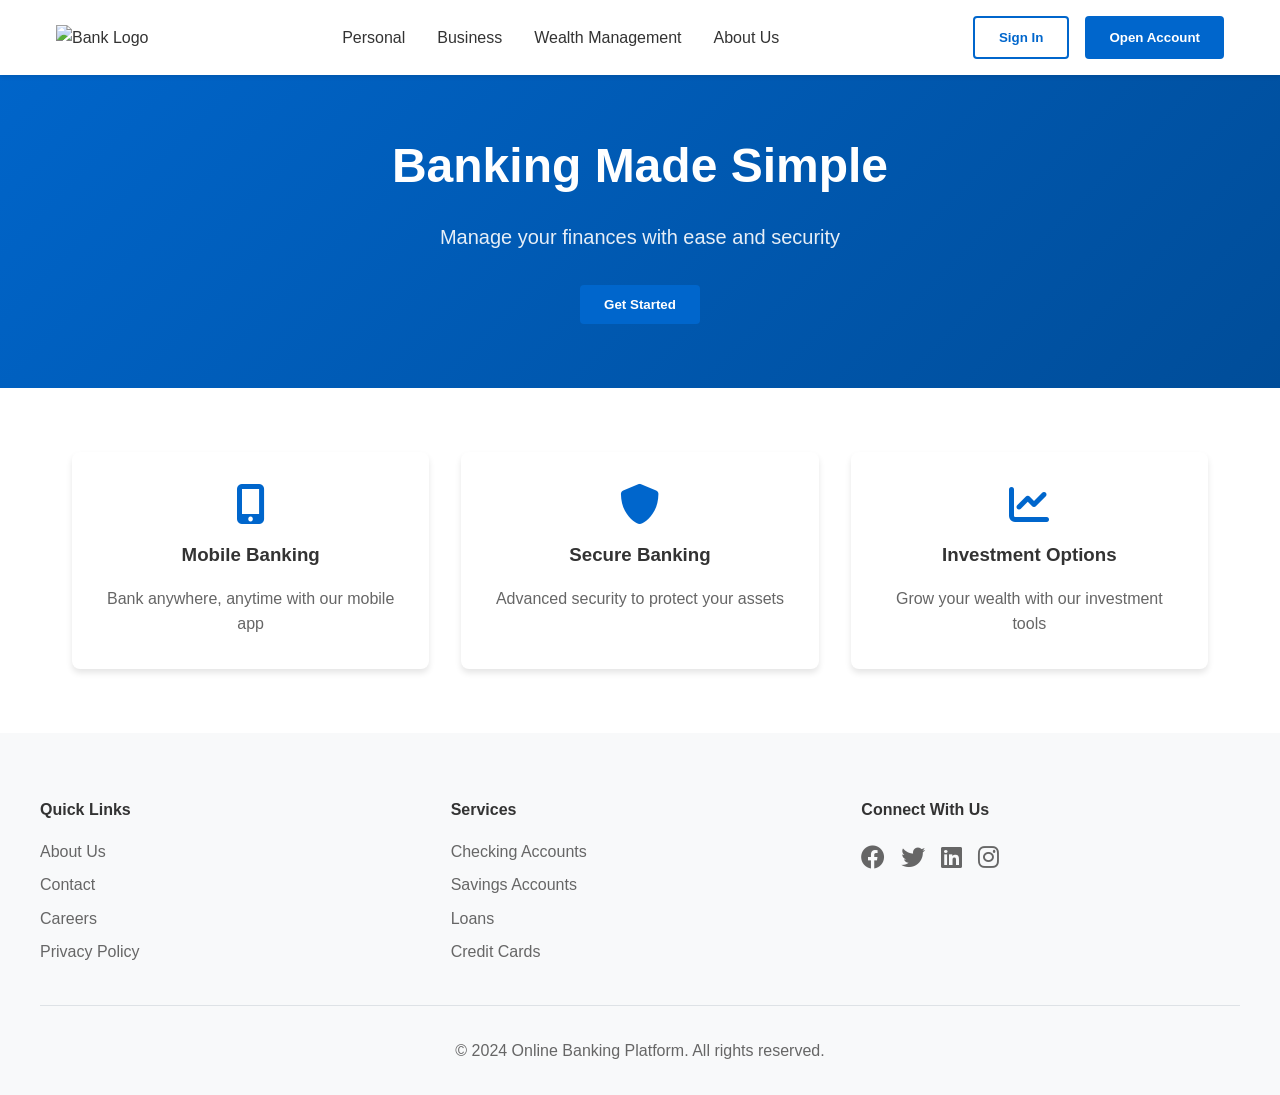
==== index.html @ 06d60b20 "Add files via upload" ====
<!DOCTYPE html>
<html lang="en">
<head>
    <meta charset="UTF-8">
    <meta name="viewport" content="width=device-width, initial-scale=1.0">
    <title>Online Banking Platform</title>
    <link rel="stylesheet" href="styles/main.css">
    <link rel="stylesheet" href="https://cdnjs.cloudflare.com/ajax/libs/font-awesome/6.0.0/css/all.min.css">
</head>
<body>
    <header class="main-header">
        <nav class="top-nav">
            <div class="logo">
                <img src="assets/logo.png" alt="Bank Logo">
            </div>
            <div class="nav-links">
                <a href="#" class="nav-link">Personal</a>
                <a href="#" class="nav-link">Business</a>
                <a href="#" class="nav-link">Wealth Management</a>
                <a href="#" class="nav-link">About Us</a>
            </div>
            <div class="auth-buttons">
                <button class="btn btn-secondary">Sign In</button>
                <button class="btn btn-primary">Open Account</button>
            </div>
        </nav>
    </header>

    <main>
        <section class="hero">
            <div class="hero-content">
                <h1>Banking Made Simple</h1>
                <p>Manage your finances with ease and security</p>
                <button class="btn btn-primary">Get Started</button>
            </div>
        </section>

        <section class="features">
            <div class="feature-card">
                <i class="fas fa-mobile-alt"></i>
                <h3>Mobile Banking</h3>
                <p>Bank anywhere, anytime with our mobile app</p>
            </div>
            <div class="feature-card">
                <i class="fas fa-shield-alt"></i>
                <h3>Secure Banking</h3>
                <p>Advanced security to protect your assets</p>
            </div>
            <div class="feature-card">
                <i class="fas fa-chart-line"></i>
                <h3>Investment Options</h3>
                <p>Grow your wealth with our investment tools</p>
            </div>
        </section>
    </main>

    <footer class="main-footer">
        <div class="footer-content">
            <div class="footer-section">
                <h4>Quick Links</h4>
                <ul>
                    <li><a href="#">About Us</a></li>
                    <li><a href="#">Contact</a></li>
                    <li><a href="#">Careers</a></li>
                    <li><a href="#">Privacy Policy</a></li>
                </ul>
            </div>
            <div class="footer-section">
                <h4>Services</h4>
                <ul>
                    <li><a href="#">Checking Accounts</a></li>
                    <li><a href="#">Savings Accounts</a></li>
                    <li><a href="#">Loans</a></li>
                    <li><a href="#">Credit Cards</a></li>
                </ul>
            </div>
            <div class="footer-section">
                <h4>Connect With Us</h4>
                <div class="social-links">
                    <a href="#"><i class="fab fa-facebook"></i></a>
                    <a href="#"><i class="fab fa-twitter"></i></a>
                    <a href="#"><i class="fab fa-linkedin"></i></a>
                    <a href="#"><i class="fab fa-instagram"></i></a>
                </div>
            </div>
        </div>
        <div class="footer-bottom">
            <p>&copy; 2024 Online Banking Platform. All rights reserved.</p>
        </div>
    </footer>

    <script src="js/main.js"></script>
</body>
</html>
---- styles/main.css ----
/* Reset and base styles */
* {
    margin: 0;
    padding: 0;
    box-sizing: border-box;
}

body {
    font-family: 'Segoe UI', Tahoma, Geneva, Verdana, sans-serif;
    line-height: 1.6;
    color: #333;
}

/* Header styles */
.main-header {
    background-color: #fff;
    box-shadow: 0 2px 4px rgba(0, 0, 0, 0.1);
    position: fixed;
    width: 100%;
    top: 0;
    z-index: 1000;
}

.top-nav {
    max-width: 1200px;
    margin: 0 auto;
    padding: 1rem;
    display: flex;
    justify-content: space-between;
    align-items: center;
}

.logo img {
    height: 40px;
}

.nav-links {
    display: flex;
    gap: 2rem;
}

.nav-link {
    text-decoration: none;
    color: #333;
    font-weight: 500;
    transition: color 0.3s ease;
}

.nav-link:hover {
    color: #0066cc;
}

.auth-buttons {
    display: flex;
    gap: 1rem;
}

/* Button styles */
.btn {
    padding: 0.75rem 1.5rem;
    border-radius: 4px;
    font-weight: 600;
    cursor: pointer;
    transition: all 0.3s ease;
    border: none;
}

.btn-primary {
    background-color: #0066cc;
    color: white;
}

.btn-primary:hover {
    background-color: #0052a3;
}

.btn-secondary {
    background-color: transparent;
    color: #0066cc;
    border: 2px solid #0066cc;
}

.btn-secondary:hover {
    background-color: #f0f7ff;
}

/* Hero section */
.hero {
    background: linear-gradient(135deg, #0066cc 0%, #004d99 100%);
    color: white;
    padding: 8rem 2rem 4rem;
    text-align: center;
}

.hero-content {
    max-width: 800px;
    margin: 0 auto;
}

.hero h1 {
    font-size: 3rem;
    margin-bottom: 1rem;
}

.hero p {
    font-size: 1.25rem;
    margin-bottom: 2rem;
    opacity: 0.9;
}

/* Features section */
.features {
    max-width: 1200px;
    margin: 4rem auto;
    padding: 0 2rem;
    display: grid;
    grid-template-columns: repeat(auto-fit, minmax(300px, 1fr));
    gap: 2rem;
}

.feature-card {
    background: white;
    padding: 2rem;
    border-radius: 8px;
    box-shadow: 0 4px 6px rgba(0, 0, 0, 0.1);
    text-align: center;
    transition: transform 0.3s ease;
}

.feature-card:hover {
    transform: translateY(-5px);
}

.feature-card i {
    font-size: 2.5rem;
    color: #0066cc;
    margin-bottom: 1rem;
}

.feature-card h3 {
    margin-bottom: 1rem;
    color: #333;
}

.feature-card p {
    color: #666;
}

/* Footer styles */
.main-footer {
    background-color: #f8f9fa;
    padding: 4rem 2rem 2rem;
    margin-top: 4rem;
}

.footer-content {
    max-width: 1200px;
    margin: 0 auto;
    display: grid;
    grid-template-columns: repeat(auto-fit, minmax(250px, 1fr));
    gap: 2rem;
}

.footer-section h4 {
    color: #333;
    margin-bottom: 1rem;
}

.footer-section ul {
    list-style: none;
}

.footer-section ul li {
    margin-bottom: 0.5rem;
}

.footer-section a {
    text-decoration: none;
    color: #666;
    transition: color 0.3s ease;
}

.footer-section a:hover {
    color: #0066cc;
}

.social-links {
    display: flex;
    gap: 1rem;
}

.social-links a {
    color: #666;
    font-size: 1.5rem;
    transition: color 0.3s ease;
}

.social-links a:hover {
    color: #0066cc;
}

.footer-bottom {
    max-width: 1200px;
    margin: 2rem auto 0;
    padding-top: 2rem;
    border-top: 1px solid #dee2e6;
    text-align: center;
    color: #666;
}

/* Responsive design */
@media (max-width: 768px) {
    .nav-links {
        display: none;
    }
    
    .hero h1 {
        font-size: 2rem;
    }
    
    .hero p {
        font-size: 1rem;
    }
    
    .features {
        grid-template-columns: 1fr;
    }
}
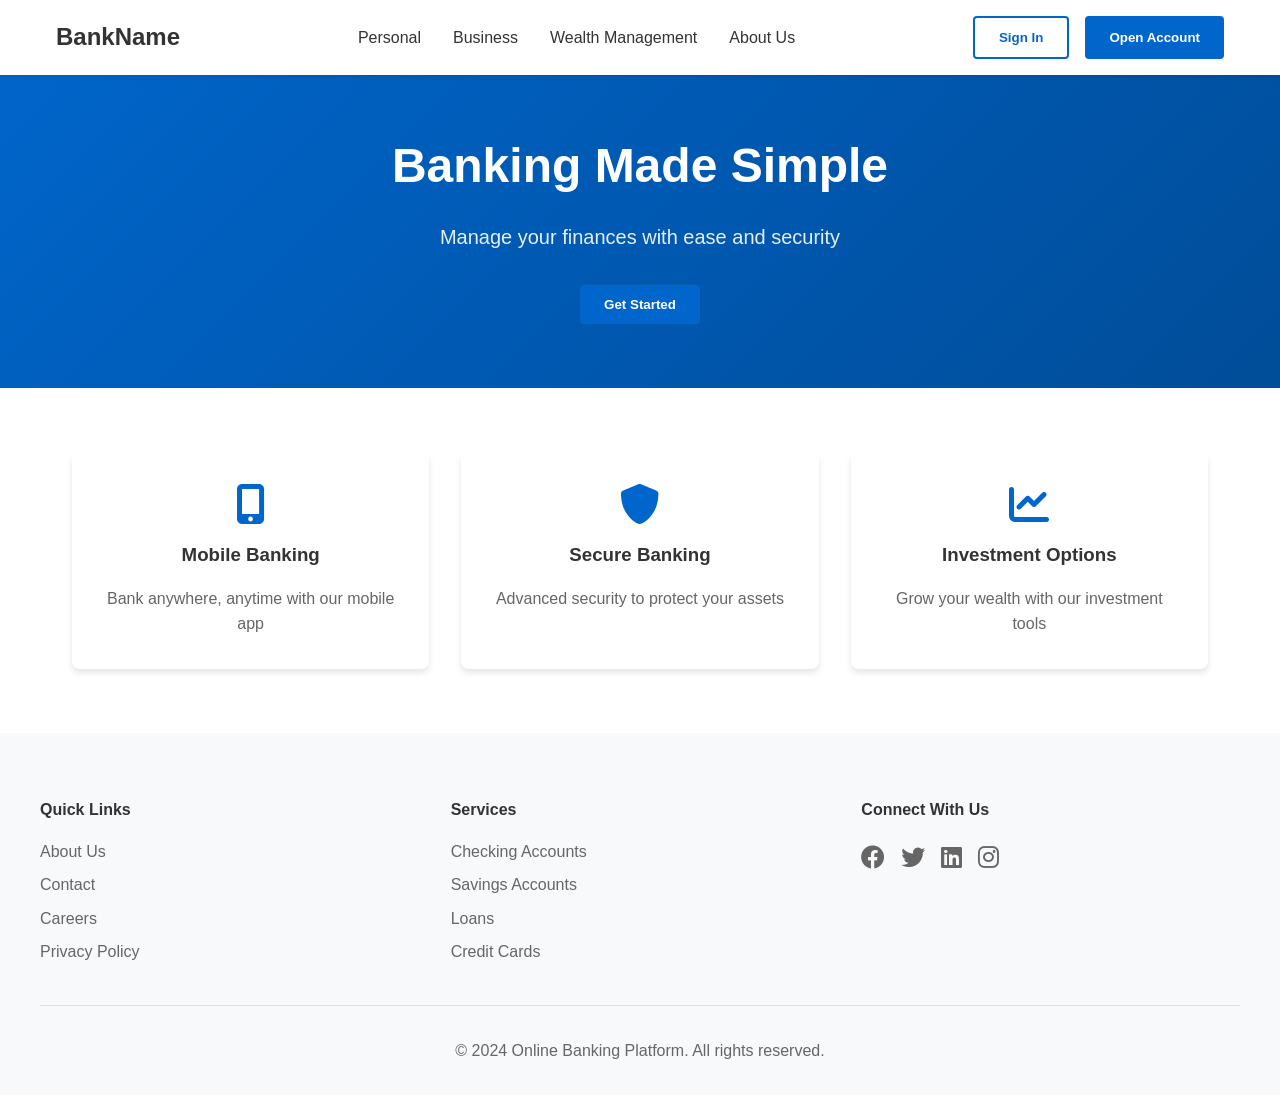
==== commit e5c7879a: "Update index.html" ====
--- a/index.html
+++ b/index.html
@@ -11,7 +11,7 @@
     <header class="main-header">
         <nav class="top-nav">
             <div class="logo">
-                <img src="assets/logo.png" alt="Bank Logo">
+                <h1>BankName</h1>
             </div>
             <div class="nav-links">
                 <a href="#" class="nav-link">Personal</a>
@@ -91,4 +91,4 @@
 
     <script src="js/main.js"></script>
 </body>
-</html>+</html>
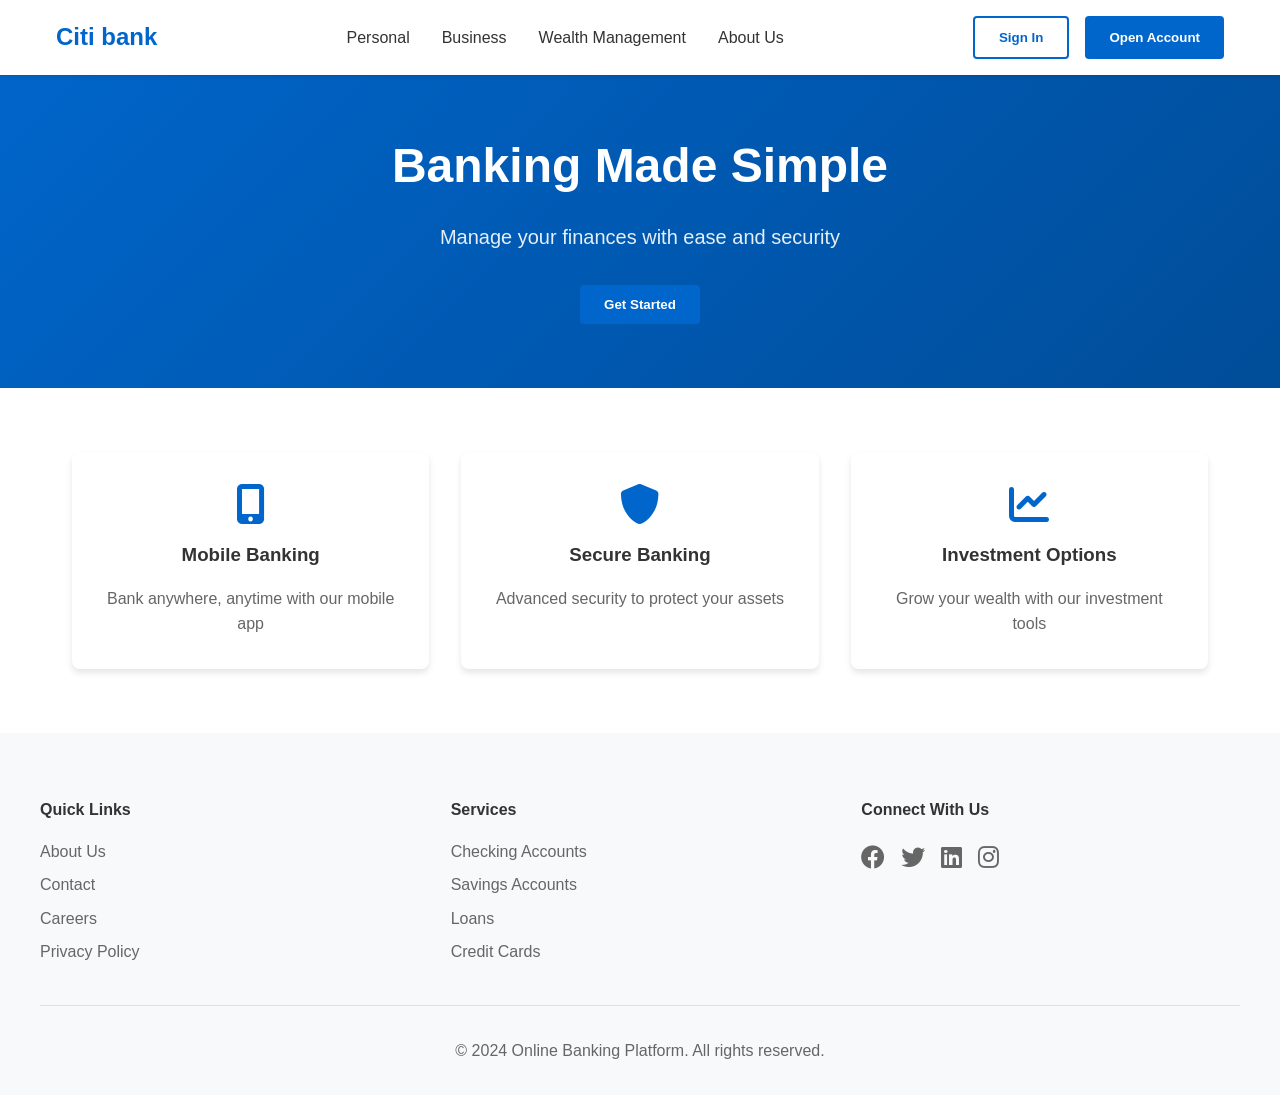
==== commit 8203a52d: "Update index.html" ====
--- a/index.html
+++ b/index.html
@@ -11,7 +11,7 @@
     <header class="main-header">
         <nav class="top-nav">
             <div class="logo">
-                <h1>BankName</h1>
+                <h1>Citi bank</h1>
             </div>
             <div class="nav-links">
                 <a href="#" class="nav-link">Personal</a>
--- a/styles/main.css
+++ b/styles/main.css
@@ -34,6 +34,13 @@
     height: 40px;
 }
 
+.logo h1 {
+    font-size: 1.5rem;
+    color: #0066cc;
+    margin: 0;
+    font-weight: 700;
+}
+
 .nav-links {
     display: flex;
     gap: 2rem;
@@ -208,10 +215,53 @@
     color: #666;
 }
 
-/* Responsive design */
+/* Mobile Navigation */
+.mobile-nav-toggle {
+    display: none;
+    background: none;
+    border: none;
+    font-size: 1.5rem;
+    color: #333;
+    cursor: pointer;
+    padding: 0.5rem;
+}
+
 @media (max-width: 768px) {
+    .mobile-nav-toggle {
+        display: block;
+    }
+    
     .nav-links {
         display: none;
+        position: absolute;
+        top: 100%;
+        left: 0;
+        right: 0;
+        background: white;
+        padding: 1rem;
+        box-shadow: 0 2px 4px rgba(0, 0, 0, 0.1);
+        flex-direction: column;
+        align-items: center;
+    }
+    
+    .nav-links.active {
+        display: flex;
+    }
+    
+    .nav-link {
+        padding: 0.5rem 0;
+        width: 100%;
+        text-align: center;
+    }
+    
+    .auth-buttons {
+        flex-direction: column;
+        width: 100%;
+    }
+    
+    .auth-buttons .btn {
+        width: 100%;
+        margin: 0.5rem 0;
     }
     
     .hero h1 {
@@ -225,4 +275,4 @@
     .features {
         grid-template-columns: 1fr;
     }
-} +} 
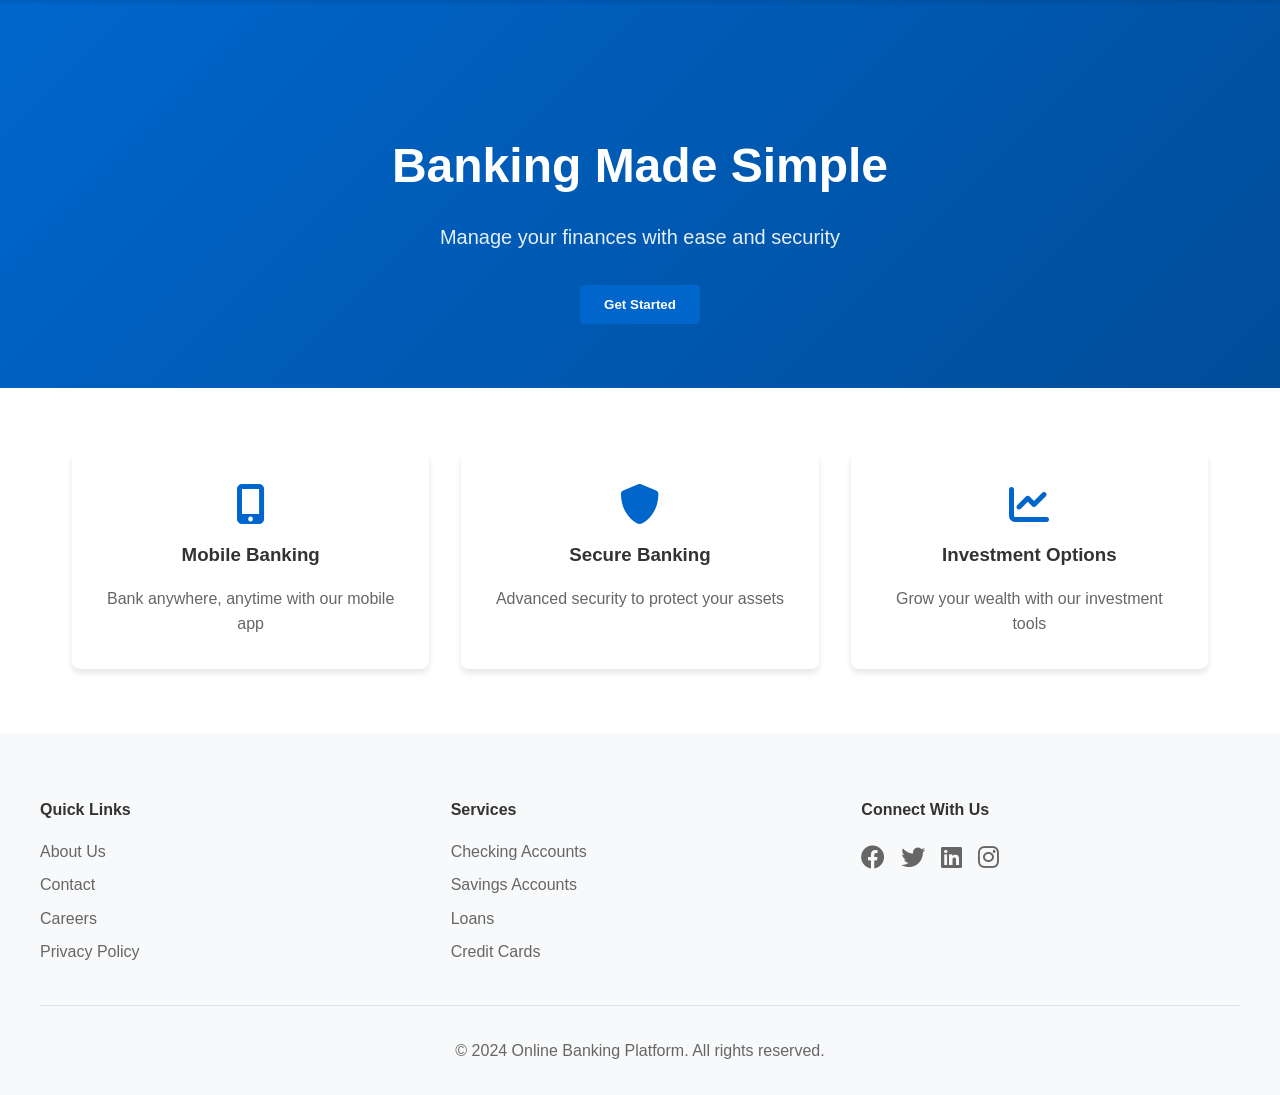
==== commit a81a06f1: "Add files via upload" ====
--- a/index.html
+++ b/index.html
@@ -11,7 +11,7 @@
     <header class="main-header">
         <nav class="top-nav">
             <div class="logo">
-                <h1>Citi bank</h1>
+                <img src="assets/citi-logo.png" alt="Bank Logo" class="bank-logo" />
             </div>
             <div class="nav-links">
                 <a href="#" class="nav-link">Personal</a>
@@ -89,6 +89,67 @@
         </div>
     </footer>
 
+    <!-- Login Modal -->
+    <div id="loginModal" class="modal">
+        <div class="modal-content">
+            <span class="close-modal">&times;</span>
+            <h2>Sign In</h2>
+            <form id="loginForm" class="auth-form">
+                <div class="form-group">
+                    <label for="loginEmail">Email</label>
+                    <input type="email" id="loginEmail" name="email" required>
+                </div>
+                <div class="form-group">
+                    <label for="loginPassword">Password</label>
+                    <input type="password" id="loginPassword" name="password" required>
+                </div>
+                <div class="form-group">
+                    <a href="#" class="forgot-password">Forgot Password?</a>
+                </div>
+                <button type="submit" class="btn btn-primary">Sign In</button>
+            </form>
+            <div class="form-footer">
+                <p>Don't have an account? <a href="#" id="showRegister">Register</a></p>
+            </div>
+        </div>
+    </div>
+
+    <!-- Registration Modal -->
+    <div id="registerModal" class="modal">
+        <div class="modal-content">
+            <span class="close-modal">&times;</span>
+            <h2>Create Account</h2>
+            <form id="registerForm" class="auth-form">
+                <div class="form-group">
+                    <label for="registerName">Full Name</label>
+                    <input type="text" id="registerName" name="name" required>
+                </div>
+                <div class="form-group">
+                    <label for="registerEmail">Email</label>
+                    <input type="email" id="registerEmail" name="email" required>
+                </div>
+                <div class="form-group">
+                    <label for="registerPassword">Password</label>
+                    <input type="password" id="registerPassword" name="password" required>
+                </div>
+                <div class="form-group">
+                    <label for="confirmPassword">Confirm Password</label>
+                    <input type="password" id="confirmPassword" name="confirmPassword" required>
+                </div>
+                <div class="form-group">
+                    <label class="checkbox-container">
+                        <input type="checkbox" required>
+                        I agree to the <a href="#">Terms and Conditions</a>
+                    </label>
+                </div>
+                <button type="submit" class="btn btn-primary">Create Account</button>
+            </form>
+            <div class="form-footer">
+                <p>Already have an account? <a href="#" id="showLogin">Sign In</a></p>
+            </div>
+        </div>
+    </div>
+
     <script src="js/main.js"></script>
 </body>
-</html>
+</html>
--- a/styles/main.css
+++ b/styles/main.css
@@ -19,6 +19,15 @@
     width: 100%;
     top: 0;
     z-index: 1000;
+    transition: transform 0.3s ease;
+}
+
+.main-header.scroll-down {
+    transform: translateY(-100%);
+}
+
+.main-header.scroll-up {
+    transform: translateY(0);
 }
 
 .top-nav {
@@ -32,6 +41,13 @@
 
 .logo img {
     height: 40px;
+}
+
+.logo img.bank-logo {
+    height: 40px;
+    width: auto;
+    display: block;
+    margin: 0 auto;
 }
 
 .logo h1 {
@@ -275,4 +291,119 @@
     .features {
         grid-template-columns: 1fr;
     }
-} 
+}
+
+/* Modal styles */
+.modal {
+    display: none;
+    position: fixed;
+    top: 0;
+    left: 0;
+    width: 100%;
+    height: 100%;
+    background-color: rgba(0, 0, 0, 0.5);
+    z-index: 2000;
+    align-items: center;
+    justify-content: center;
+}
+
+.modal.active {
+    display: flex;
+}
+
+.modal-content {
+    background-color: white;
+    padding: 2rem;
+    border-radius: 8px;
+    width: 100%;
+    max-width: 400px;
+    position: relative;
+    box-shadow: 0 4px 6px rgba(0, 0, 0, 0.1);
+}
+
+.close-modal {
+    position: absolute;
+    top: 1rem;
+    right: 1rem;
+    font-size: 1.5rem;
+    cursor: pointer;
+    color: #666;
+}
+
+.close-modal:hover {
+    color: #333;
+}
+
+.auth-form {
+    margin-top: 1.5rem;
+}
+
+.form-group {
+    margin-bottom: 1rem;
+}
+
+.form-group label {
+    display: block;
+    margin-bottom: 0.5rem;
+    color: #333;
+    font-weight: 500;
+}
+
+.form-group input {
+    width: 100%;
+    padding: 0.75rem;
+    border: 1px solid #ddd;
+    border-radius: 4px;
+    font-size: 1rem;
+}
+
+.form-group input:focus {
+    outline: none;
+    border-color: #0066cc;
+    box-shadow: 0 0 0 2px rgba(0, 102, 204, 0.2);
+}
+
+.forgot-password {
+    color: #0066cc;
+    text-decoration: none;
+    font-size: 0.9rem;
+}
+
+.forgot-password:hover {
+    text-decoration: underline;
+}
+
+.form-footer {
+    margin-top: 1.5rem;
+    text-align: center;
+    color: #666;
+}
+
+.form-footer a {
+    color: #0066cc;
+    text-decoration: none;
+}
+
+.form-footer a:hover {
+    text-decoration: underline;
+}
+
+.checkbox-container {
+    display: flex;
+    align-items: center;
+    gap: 0.5rem;
+    font-size: 0.9rem;
+}
+
+.checkbox-container input[type="checkbox"] {
+    width: auto;
+}
+
+.success-message {
+    background-color: #d4edda;
+    color: #155724;
+    padding: 1rem;
+    border-radius: 4px;
+    margin-top: 1rem;
+    text-align: center;
+} 
